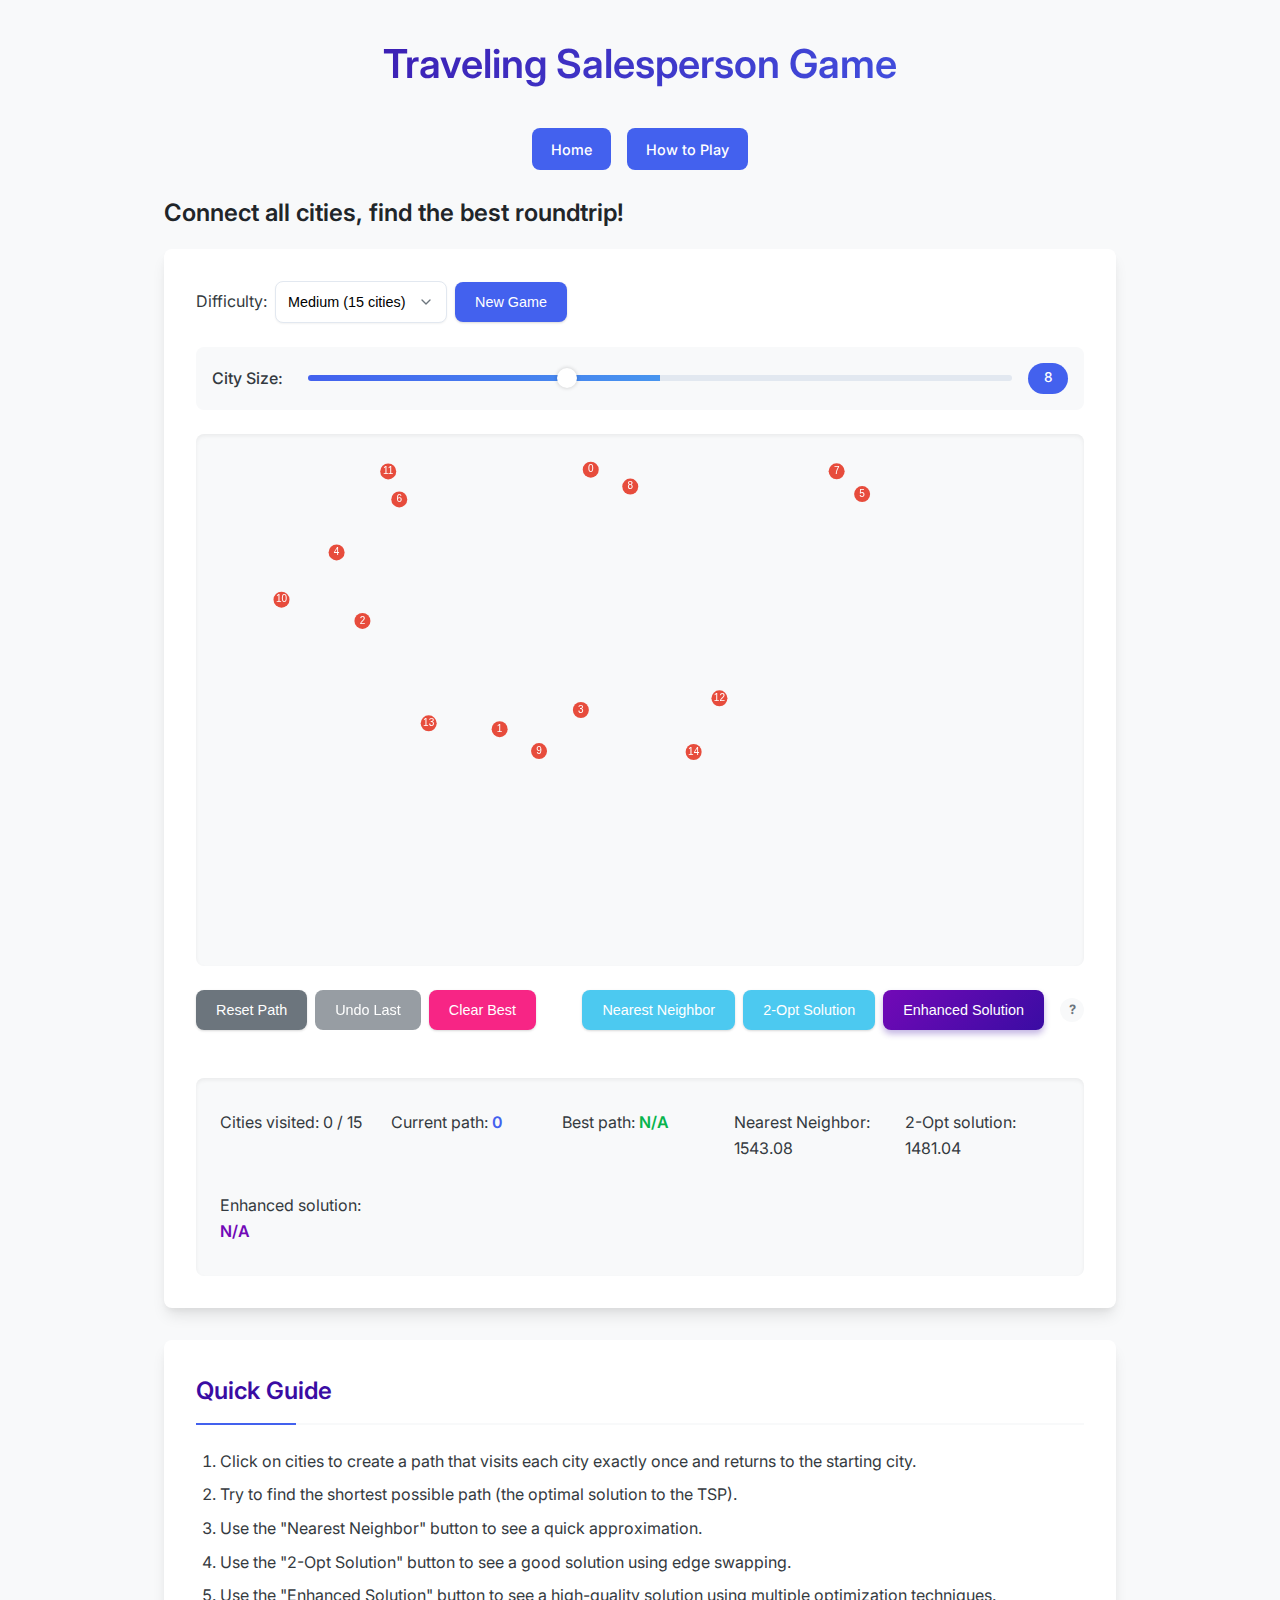
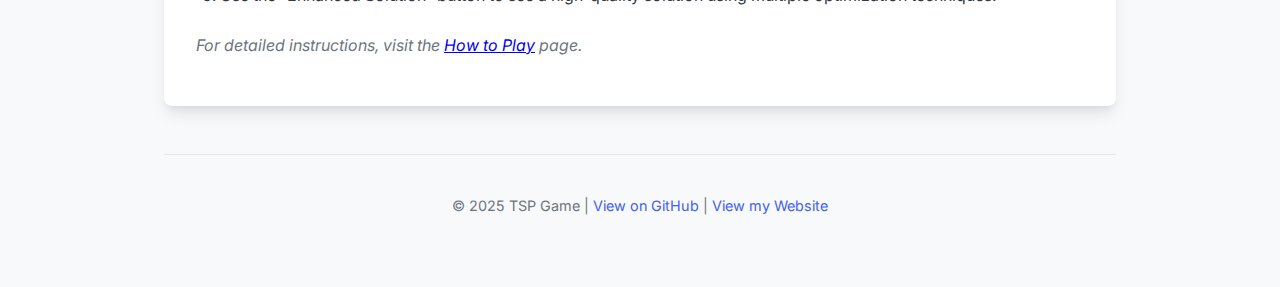
==== game.html @ 271ac1d3 "added landing page" ====
<!DOCTYPE html>
<html lang="en">

<head>
  <meta charset="UTF-8">
  <meta name="viewport" content="width=device-width, initial-scale=1.0, maximum-scale=1.0, user-scalable=no">
  <meta name="description"
    content="Interactive Traveling Salesperson Problem game - connect cities in the shortest possible path">
  <meta name="theme-color" content="#4361ee">
  <title>Traveling Salesperson Game</title>
  <link rel="stylesheet" href="assets/css/modern-style.css">
  <link rel="stylesheet" href="assets/css/mobile-enhancements.css">
  <link rel="preconnect" href="https://fonts.googleapis.com">
  <link rel="preconnect" href="https://fonts.gstatic.com" crossorigin>
  <link href="https://fonts.googleapis.com/css2?family=Inter:wght@400;500;600;700&display=swap" rel="stylesheet">
  <link rel="icon"
    href="data:image/svg+xml,<svg xmlns=%22http://www.w3.org/2000/svg%22 viewBox=%220 0 100 100%22><text y=%22.9em%22 font-size=%2290%22>🧭</text></svg>">
  <style>
    /* Game-specific navigation */
    .game-nav-buttons {
      display: flex;
      justify-content: center;
      gap: 1rem;
      margin-bottom: 1.5rem;
    }

    .game-nav-button {
      background-color: var(--primary-color);
      color: white;
      padding: 0.6rem 1.2rem;
      border: none;
      border-radius: var(--border-radius);
      cursor: pointer;
      text-decoration: none;
      font-weight: 500;
      transition: all var(--transition-speed);
      font-size: 0.9rem;
    }

    .game-nav-button:hover {
      background-color: var(--primary-dark);
      transform: translateY(-2px);
      box-shadow: 0 4px 6px rgba(0, 0, 0, 0.1);
    }

    @media (max-width: 480px) {
      .game-nav-buttons {
        flex-direction: column;
        gap: 0.5rem;
      }

      .game-nav-button {
        text-align: center;
      }
    }
  </style>
</head>

<body>
  <h1>Traveling Salesperson Game</h1>

  <div class="game-nav-buttons">
    <a href="index.html" class="game-nav-button">Home</a>
    <a href="how-to-play.html" class="game-nav-button">How to Play</a>
  </div>

  <h2>Connect all cities, find the best roundtrip!</h2>
  <div class="game-container">
    <div class="control-group">
      <label for="difficulty-select">Difficulty:</label>
      <select id="difficulty-select" aria-label="Select difficulty level">
        <option value="easy">Easy (10 cities)</option>
        <option value="medium" selected>Medium (15 cities)</option>
        <option value="hard">Hard (25 cities)</option>
        <option value="expert">Expert (40 cities)</option>
        <option value="custom">Custom</option>
      </select>
      <button id="new-game-btn" aria-label="Start new game">New Game</button>

      <div id="custom-cities-container">
        <label for="custom-cities">Number of cities:</label>
        <input type="number" id="custom-cities" min="5" max="100" value="20" aria-label="Custom number of cities">
      </div>
    </div>

    <div class="slider-container">
      <label for="city-size">City Size:</label>
      <input type="range" id="city-size" min="4" max="15" value="8" aria-label="Adjust city size">
      <span id="city-size-value" class="value-display">8</span>
    </div>

    <canvas id="tsp-canvas" width="700" height="400" aria-label="Game board with cities to connect" role="img"></canvas>

    <div class="controls">
      <div class="control-group">
        <button id="reset-path-btn" aria-label="Reset current path">Reset Path</button>
        <button id="undo-btn" disabled aria-label="Undo last city selection">Undo Last</button>
        <button id="clear-best-btn" aria-label="Clear best path">Clear Best</button>
      </div>

      <div class="control-group">
        <button id="nearest-neighbor-btn" title="Quick approximation algorithm"
          aria-label="Show nearest neighbor solution">Nearest Neighbor</button>
        <button id="optimal-btn" title="2-opt improvement algorithm" aria-label="Show 2-opt solution">2-Opt
          Solution</button>
        <button id="enhanced-btn" title="Combined optimization techniques" aria-label="Show enhanced solution">Enhanced
          Solution</button>
        <span class="tooltip" role="button" tabindex="0" aria-label="Information about enhanced solution">?
          <span class="tooltip-text">The Enhanced Solution combines three optimization techniques: 2-Opt (edge
            swapping), City-Swap (swapping city positions), and Or-Opt (relocating chains of cities).</span>
        </span>
      </div>
    </div>

    <div class="stats" aria-live="polite">
      <p>Cities visited: <span id="cities-visited">0</span> / <span id="total-cities">15</span></p>
      <p>Current path: <span id="current-length" class="current-path">0</span></p>
      <p>Best path: <span id="best-length" class="best-path">N/A</span></p>
      <p>Nearest Neighbor: <span id="nn-length">N/A</span></p>
      <p>2-Opt solution: <span id="optimal-length">N/A</span></p>
      <p>Enhanced solution: <span id="enhanced-length">N/A</span></p>
    </div>
  </div>

  <div class="game-instructions">
    <h2>Quick Guide</h2>
    <ol>
      <li>Click on cities to create a path that visits each city exactly once and returns to the starting city.</li>
      <li>Try to find the shortest possible path (the optimal solution to the TSP).</li>
      <li>Use the "Nearest Neighbor" button to see a quick approximation.</li>
      <li>Use the "2-Opt Solution" button to see a good solution using edge swapping.</li>
      <li>Use the "Enhanced Solution" button to see a high-quality solution using multiple optimization techniques.</li>
    </ol>
    <p>For detailed instructions, visit the <a href="how-to-play.html">How to Play</a> page.</p>
  </div>

  <footer>
    <p>© 2025 TSP Game | <a href="https://github.com/jpjj/tsp_game" target="_blank" rel="noopener">View on GitHub</a> |
      <a href="https://jpjj.github.io" target="_blank" rel="noopener">View my Website</a>
    </p>
  </footer>

  <!-- Note the "type=module" which enables ES modules -->
  <script type="module" src="assets/js/main.js"></script>
</body>

</html>
---- assets/css/modern-style.css ----
/* 
 * Modern Traveling Salesperson Game Styles
 * A clean, contemporary design for the TSP Game
 */

:root {
    --primary-color: #4361ee;
    --primary-light: #4895ef;
    --primary-dark: #3a0ca3;
    --success-color: #4cc9f0;
    --warning-color: #f72585;
    --light-bg: #f8f9fa;
    --dark-bg: #212529;
    --text-color: #343a40;
    --text-light: #6c757d;
    --card-shadow: 0 10px 15px -3px rgba(0, 0, 0, 0.1), 0 4px 6px -2px rgba(0, 0, 0, 0.05);
    --transition-speed: 0.3s;
    --border-radius: 8px;
    --font-main: 'Inter', -apple-system, BlinkMacSystemFont, 'Segoe UI', Roboto, Oxygen, Ubuntu, Cantarell, 'Open Sans', 'Helvetica Neue', sans-serif;
}

/* Base styles */
html {
    box-sizing: border-box;
    font-size: 16px;
}

*,
*:before,
*:after {
    box-sizing: inherit;
}

body {
    font-family: var(--font-main);
    max-width: 1000px;
    margin: 0 auto;
    padding: 2rem 1.5rem;
    background-color: var(--light-bg);
    color: var(--text-color);
    line-height: 1.6;
    font-weight: 400;
}

h1,
h2,
h3,
h4,
h5,
h6 {
    margin-top: 0;
    margin-bottom: 1rem;
    font-weight: 600;
    color: var(--dark-bg);
}

h1 {
    text-align: center;
    margin-bottom: 2rem;
    font-size: 2.5rem;
    background: linear-gradient(135deg, var(--primary-dark) 0%, var(--primary-color) 100%);
    -webkit-background-clip: text;
    -webkit-text-fill-color: transparent;
    background-clip: text;
    text-fill-color: transparent;
}

/* Game container */
.game-container {
    background-color: white;
    border-radius: var(--border-radius);
    box-shadow: var(--card-shadow);
    padding: 2rem;
    margin-bottom: 2rem;
    transition: transform var(--transition-speed), box-shadow var(--transition-speed);
}

.game-container:hover {
    transform: translateY(-5px);
    box-shadow: 0 20px 25px -5px rgba(0, 0, 0, 0.1), 0 10px 10px -5px rgba(0, 0, 0, 0.04);
}

canvas {
    display: block;
    margin: 1.5rem auto;
    background-color: var(--light-bg);
    border-radius: var(--border-radius);
    box-shadow: inset 0 2px 4px 0 rgba(0, 0, 0, 0.06);
    transition: box-shadow var(--transition-speed);
}

canvas:hover {
    box-shadow: inset 0 2px 8px 0 rgba(0, 0, 0, 0.1);
}

/* Controls and inputs */
.controls {
    display: flex;
    justify-content: space-between;
    margin-top: 1.5rem;
    flex-wrap: wrap;
    gap: 1rem;
}

.control-group {
    margin-bottom: 1.5rem;
    display: flex;
    flex-wrap: wrap;
    gap: 0.5rem;
    align-items: center;
}

button {
    background-color: var(--primary-color);
    color: white;
    border: none;
    padding: 0.75rem 1.25rem;
    border-radius: var(--border-radius);
    cursor: pointer;
    font-size: 0.9rem;
    font-weight: 500;
    transition: all var(--transition-speed);
    box-shadow: 0 1px 3px 0 rgba(0, 0, 0, 0.1), 0 1px 2px 0 rgba(0, 0, 0, 0.06);
}

button:hover {
    background-color: var(--primary-dark);
    transform: translateY(-2px);
    box-shadow: 0 4px 6px -1px rgba(0, 0, 0, 0.1), 0 2px 4px -1px rgba(0, 0, 0, 0.06);
}

button:active {
    transform: translateY(0);
}

button:focus {
    outline: 2px solid var(--primary-light);
    outline-offset: 2px;
}

button:disabled {
    background-color: var(--text-light);
    cursor: not-allowed;
    transform: none;
    box-shadow: none;
    opacity: 0.7;
}

#reset-path-btn {
    background-color: var(--text-light);
}

#reset-path-btn:hover {
    background-color: var(--text-color);
}

#clear-best-btn {
    background-color: var(--warning-color);
}

#clear-best-btn:hover {
    background-color: #e5116c;
}

#nearest-neighbor-btn,
#optimal-btn {
    background-color: var(--success-color);
}

#nearest-neighbor-btn:hover,
#optimal-btn:hover {
    background-color: #25b0d8;
}

#difficulty-select {
    padding: 0.75rem;
    border-radius: var(--border-radius);
    border: 1px solid #e2e8f0;
    background-color: white;
    font-size: 0.9rem;
    box-shadow: 0 1px 2px 0 rgba(0, 0, 0, 0.05);
    transition: border-color var(--transition-speed), box-shadow var(--transition-speed);
    -webkit-appearance: none;
    -moz-appearance: none;
    appearance: none;
    background-image: url("data:image/svg+xml,%3Csvg xmlns='http://www.w3.org/2000/svg' width='16' height='16' viewBox='0 0 24 24' fill='none' stroke='%236c757d' stroke-width='2' stroke-linecap='round' stroke-linejoin='round'%3E%3Cpolyline points='6 9 12 15 18 9'%3E%3C/polyline%3E%3C/svg%3E");
    background-repeat: no-repeat;
    background-position: right 0.75rem center;
    background-size: 1rem;
    padding-right: 2.5rem;
}

#difficulty-select:focus,
#custom-cities:focus {
    outline: none;
    border-color: var(--primary-light);
    box-shadow: 0 0 0 3px rgba(66, 153, 225, 0.25);
}

#custom-cities {
    padding: 0.75rem;
    border-radius: var(--border-radius);
    border: 1px solid #e2e8f0;
    font-size: 0.9rem;
    width: 5rem;
    transition: border-color var(--transition-speed), box-shadow var(--transition-speed);
}

/* Slider styles */
.slider-container {
    display: flex;
    align-items: center;
    margin: 1.5rem 0;
    background-color: var(--light-bg);
    padding: 1rem;
    border-radius: var(--border-radius);
}

.slider-container label {
    margin-right: 1rem;
    font-weight: 500;
    color: var(--text-color);
    min-width: 80px;
}

input[type="range"] {
    flex-grow: 1;
    height: 6px;
    -webkit-appearance: none;
    margin: 10px 0;
    background: #e2e8f0;
    border-radius: 5px;
    background-image: linear-gradient(to right, var(--primary-color), var(--primary-light));
    background-size: 50% 100%;
    background-repeat: no-repeat;
}

input[type="range"]::-webkit-slider-thumb {
    -webkit-appearance: none;
    height: 20px;
    width: 20px;
    border-radius: 50%;
    background: white;
    box-shadow: 0 0 4px rgba(0, 0, 0, 0.2);
    cursor: pointer;
    transition: all var(--transition-speed);
}

input[type="range"]::-webkit-slider-thumb:hover {
    background: var(--primary-light);
    transform: scale(1.1);
}

input[type="range"]:focus {
    outline: none;
}

.value-display {
    margin-left: 1rem;
    min-width: 2.5rem;
    text-align: center;
    background: var(--primary-color);
    color: white;
    padding: 0.3rem 0.6rem;
    border-radius: 20px;
    font-size: 0.85rem;
    font-weight: 500;
}

/* Stats display */
.stats {
    margin-top: 1.5rem;
    padding: 1.5rem;
    background-color: var(--light-bg);
    border-radius: var(--border-radius);
    display: grid;
    grid-template-columns: repeat(auto-fit, minmax(150px, 1fr));
    gap: 1rem;
    box-shadow: inset 0 2px 4px 0 rgba(0, 0, 0, 0.06);
}

.stats p {
    margin: 0.5rem 0;
}

.best-path {
    color: #07b44d;
    font-weight: 600;
}

.current-path {
    color: var(--primary-color);
    font-weight: 600;
}

/* Game instructions */
.game-instructions {
    margin-top: 2rem;
    background-color: white;
    padding: 2rem;
    border-radius: var(--border-radius);
    box-shadow: var(--card-shadow);
}

.game-instructions h2 {
    color: var(--primary-dark);
    border-bottom: 2px solid var(--light-bg);
    padding-bottom: 0.75rem;
    margin-bottom: 1.5rem;
    position: relative;
}

.game-instructions h2::after {
    content: '';
    position: absolute;
    bottom: -2px;
    left: 0;
    width: 100px;
    height: 2px;
    background-color: var(--primary-color);
}

.game-instructions ol {
    padding-left: 1.5rem;
}

.game-instructions li {
    margin-bottom: 0.5rem;
}

.game-instructions p:last-child {
    margin-top: 1.5rem;
    font-style: italic;
    color: var(--text-light);
}

/* Tooltip */
.tooltip {
    position: relative;
    display: inline-flex;
    align-items: center;
    justify-content: center;
    margin-left: 0.5rem;
    cursor: help;
    width: 1.5rem;
    height: 1.5rem;
    background-color: var(--light-bg);
    color: var(--text-light);
    border-radius: 50%;
    font-size: 0.8rem;
    font-weight: bold;
    transition: all var(--transition-speed);
}

.tooltip:hover {
    background-color: var(--primary-light);
    color: white;
}

.tooltip .tooltip-text {
    visibility: hidden;
    width: 250px;
    background-color: var(--dark-bg);
    color: white;
    text-align: center;
    border-radius: var(--border-radius);
    padding: 0.75rem 1rem;
    position: absolute;
    z-index: 1;
    bottom: 150%;
    left: 50%;
    margin-left: -125px;
    opacity: 0;
    transition: opacity var(--transition-speed);
    box-shadow: var(--card-shadow);
    font-weight: normal;
    font-size: 0.85rem;
    pointer-events: none;
}

.tooltip .tooltip-text::after {
    content: "";
    position: absolute;
    top: 100%;
    left: 50%;
    margin-left: -5px;
    border-width: 5px;
    border-style: solid;
    border-color: var(--dark-bg) transparent transparent transparent;
}

.tooltip:hover .tooltip-text {
    visibility: visible;
    opacity: 1;
}

/* Footer */
footer {
    text-align: center;
    margin-top: 3rem;
    color: var(--text-light);
    font-size: 0.9rem;
    padding: 1.5rem 0;
    border-top: 1px solid #e2e8f0;
}

footer a {
    color: var(--primary-color);
    text-decoration: none;
    transition: color var(--transition-speed);
}

footer a:hover {
    color: var(--primary-dark);
    text-decoration: underline;
}

/* Responsive design */
@media (max-width: 768px) {
    .controls {
        flex-direction: column;
    }

    .control-group {
        width: 100%;
    }

    canvas {
        width: 100%;
        height: auto;
    }

    h1 {
        font-size: 2rem;
    }

    .game-container,
    .game-instructions {
        padding: 1.5rem;
    }

    .stats {
        grid-template-columns: 1fr;
    }
}

/* Modern style for custom cities input container */
#custom-cities-container {
    display: none;
    margin-top: 1rem;
    padding: 1rem;
    background-color: var(--light-bg);
    border-radius: var(--border-radius);
    align-items: center;
}

#custom-cities-container label {
    margin-right: 1rem;
    white-space: nowrap;
}

/* Add this to modern-style.css to style the enhanced algorithm button */

#enhanced-btn {
    background-color: #7209b7;
    background-image: linear-gradient(135deg, #7209b7 0%, #3a0ca3 100%);
    color: white;
    font-weight: 500;
    box-shadow: 0 4px 6px rgba(58, 12, 163, 0.3);
    transition: all var(--transition-speed);
}

#enhanced-btn:hover {
    background-color: #560bad;
    background-image: linear-gradient(135deg, #560bad 0%, #3a0ca3 100%);
    transform: translateY(-2px);
    box-shadow: 0 6px 10px rgba(58, 12, 163, 0.4);
}

#enhanced-btn:active {
    transform: translateY(0);
    box-shadow: 0 2px 5px rgba(58, 12, 163, 0.2);
}

/* Enhanced solution stat display */
#enhanced-length {
    color: #7209b7;
    font-weight: 600;
}

/* Font loading for better typography */
@import url('https://fonts.googleapis.com/css2?family=Inter:wght@400;500;600;700&display=swap');
---- assets/css/mobile-enhancements.css ----
/* Mobile-first enhancements for TSP Game */

/* Base mobile styles (small screens) */
@media (max-width: 480px) {

    /* Layout */
    body {
        padding: 1rem 0.75rem;
    }

    /* Typography */
    h1 {
        font-size: 1.75rem;
        margin-bottom: 0.5rem;
    }

    h2 {
        font-size: 1.2rem;
        text-align: center;
        margin-bottom: 1.5rem;
    }

    /* Game container */
    .game-container {
        padding: 1rem;
    }

    /* Controls */
    button {
        padding: 0.8rem 1rem;
        margin-bottom: 0.5rem;
        min-width: 100%;
        font-size: 1rem;
    }

    .control-group {
        flex-direction: column;
        width: 100%;
    }

    #difficulty-select {
        width: 100%;
        padding: 0.8rem;
        margin-bottom: 0.5rem;
        font-size: 1rem;
    }

    /* Canvas */
    canvas {
        width: 100% !important;
        height: auto !important;
        touch-action: manipulation;
        /* Prevents double-tap to zoom */
    }

    /* Stats and UI components */
    .stats {
        grid-template-columns: 1fr;
        padding: 1rem;
        font-size: 0.9rem;
    }

    /* Custom cities controls */
    #custom-cities-container {
        flex-direction: column;
        align-items: flex-start;
    }

    #custom-cities-container label {
        margin-bottom: 0.5rem;
    }

    #custom-cities {
        width: 100%;
    }

    /* Slider controls */
    .slider-container {
        flex-direction: column;
        align-items: flex-start;
    }

    .slider-container label {
        margin-bottom: 0.5rem;
    }

    input[type="range"] {
        width: 100%;
        margin: 0.5rem 0;
    }

    .value-display {
        align-self: flex-end;
    }
}

/* Medium-sized mobile devices */
@media (min-width: 481px) and (max-width: 767px) {
    body {
        padding: 1.5rem 1rem;
    }

    h1 {
        font-size: 2rem;
    }

    /* Two-column button layout */
    .control-group {
        display: grid;
        grid-template-columns: 1fr 1fr;
        gap: 0.5rem;
        width: 100%;
    }

    button {
        padding: 0.75rem 1rem;
        min-width: auto;
    }

    #difficulty-select,
    #new-game-btn {
        grid-column: span 2;
    }
}

/* All mobile devices (up to tablet) */
@media (max-width: 767px) {

    /* Touch optimizations */
    .tooltip {
        width: 2rem;
        height: 2rem;
    }

    /* Typography and spacing */
    .game-instructions li {
        margin-bottom: 0.75rem;
    }

    footer {
        margin-top: 2rem;
        padding: 1rem 0;
    }

    /* Performance optimizations */
    canvas {
        image-rendering: optimizeSpeed;
        image-rendering: -moz-crisp-edges;
        image-rendering: -webkit-optimize-contrast;
        image-rendering: optimize-contrast;
    }

    /* Disable hover effects */
    .game-container:hover {
        transform: none;
        box-shadow: var(--card-shadow);
    }

    /* Loading indicator */
    .loading-indicator {
        font-size: 1rem;
        padding: 1rem !important;
        width: 80%;
        text-align: center;
    }

    /* Tooltip styles */
    .tooltip .tooltip-text {
        width: 260px;
        max-width: 85vw;
        font-size: 0.9rem;
        padding: 1rem;
        left: 50%;
        transform: translateX(-50%);
        text-align: left;
        line-height: 1.4;
        word-wrap: break-word;
    }
}

/* Touch-friendly styles (all devices) */
.city-hover {
    cursor: pointer;
}

.tooltip:hover .tooltip-text {
    visibility: visible;
    opacity: 1;
}

/* iOS form element fixes */
input,
select,
button {
    -webkit-appearance: none;
    border-radius: var(--border-radius);
}

/* Loading animation */
@keyframes pulse {
    0% {
        opacity: 0.5;
    }

    50% {
        opacity: 1;
    }

    100% {
        opacity: 0.5;
    }
}

.loading-indicator {
    animation: pulse 1.5s infinite ease-in-out;
    box-shadow: 0 4px 6px rgba(0, 0, 0, 0.1);
}
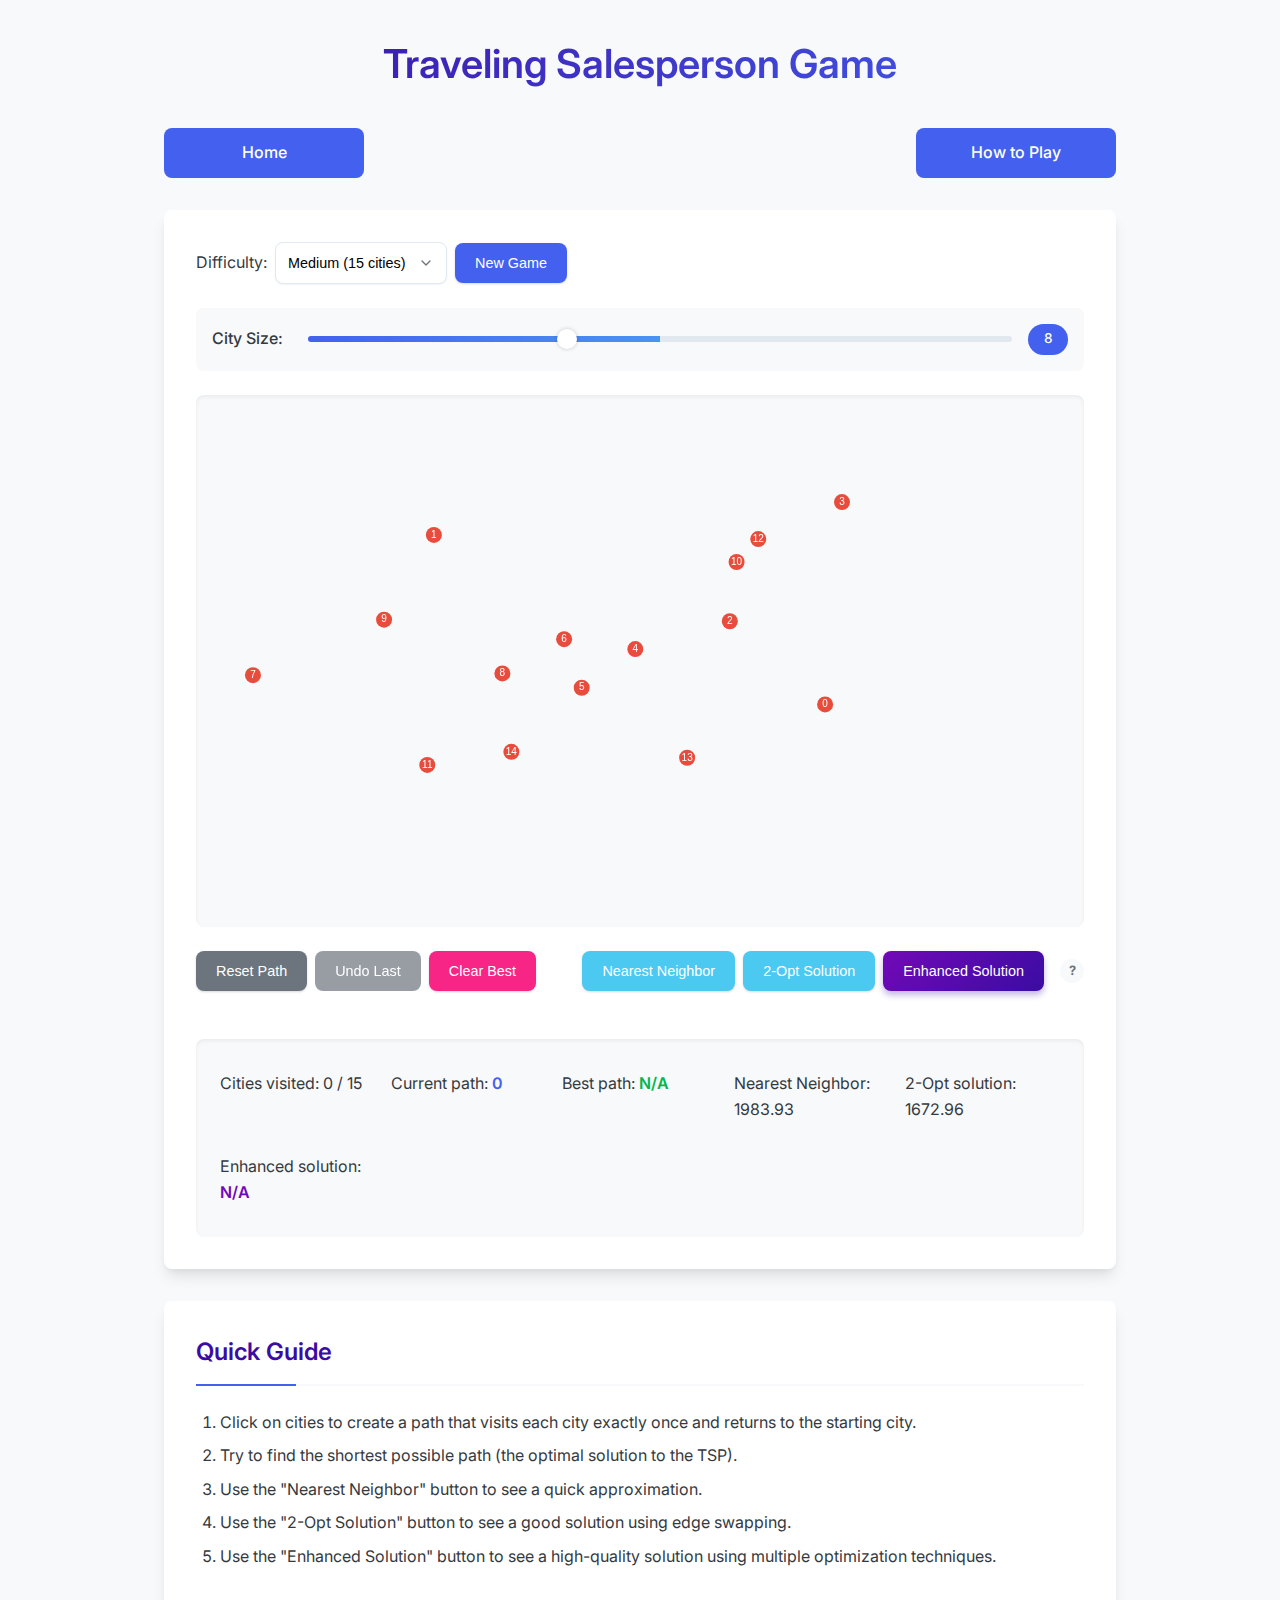
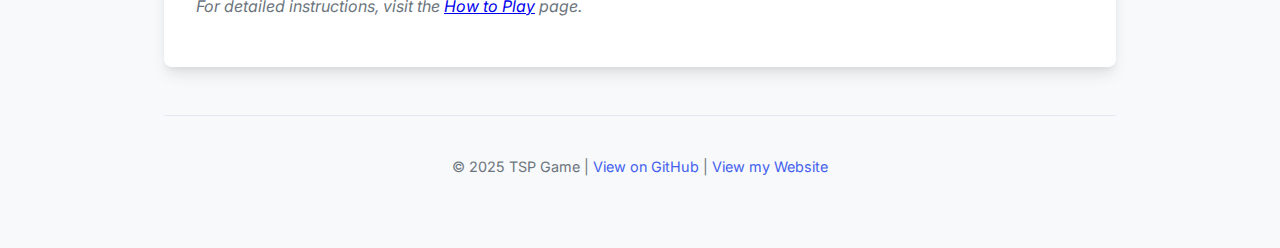
==== commit acca6bbb: "improved mobile game page" ====
--- a/game.html
+++ b/game.html
@@ -17,40 +17,43 @@
     href="data:image/svg+xml,<svg xmlns=%22http://www.w3.org/2000/svg%22 viewBox=%220 0 100 100%22><text y=%22.9em%22 font-size=%2290%22>🧭</text></svg>">
   <style>
     /* Game-specific navigation */
-    .game-nav-buttons {
+    .nav-buttons {
       display: flex;
-      justify-content: center;
+      justify-content: space-between;
+      margin-bottom: 2rem;
       gap: 1rem;
-      margin-bottom: 1.5rem;
+      flex-wrap: wrap;
     }
 
-    .game-nav-button {
+    .nav-button {
       background-color: var(--primary-color);
       color: white;
-      padding: 0.6rem 1.2rem;
+      padding: 0.75rem 1.5rem;
       border: none;
       border-radius: var(--border-radius);
       cursor: pointer;
       text-decoration: none;
       font-weight: 500;
       transition: all var(--transition-speed);
-      font-size: 0.9rem;
+      flex-grow: 1;
+      text-align: center;
+      max-width: 200px;
     }
 
-    .game-nav-button:hover {
+    .nav-button:hover {
       background-color: var(--primary-dark);
       transform: translateY(-2px);
       box-shadow: 0 4px 6px rgba(0, 0, 0, 0.1);
     }
 
     @media (max-width: 480px) {
-      .game-nav-buttons {
-        flex-direction: column;
-        gap: 0.5rem;
+      .nav-buttons {
+        justify-content: center;
       }
 
-      .game-nav-button {
-        text-align: center;
+      .nav-button {
+        flex-grow: 1;
+        max-width: none;
       }
     }
   </style>
@@ -58,13 +61,10 @@
 
 <body>
   <h1>Traveling Salesperson Game</h1>
-
-  <div class="game-nav-buttons">
-    <a href="index.html" class="game-nav-button">Home</a>
-    <a href="how-to-play.html" class="game-nav-button">How to Play</a>
+  <div class="nav-buttons">
+    <a href="index.html" class="nav-button">Home</a>
+    <a href="how-to-play.html" class="nav-button">How to Play</a>
   </div>
-
-  <h2>Connect all cities, find the best roundtrip!</h2>
   <div class="game-container">
     <div class="control-group">
       <label for="difficulty-select">Difficulty:</label>
--- a/assets/css/mobile-enhancements.css
+++ b/assets/css/mobile-enhancements.css
@@ -74,14 +74,18 @@
         width: 100%;
     }
 
-    /* Slider controls */
+    /* Slider styles */
     .slider-container {
-        flex-direction: column;
-        align-items: flex-start;
+        display: flex;
+        align-items: center;
+        margin: 15px 0;
     }
 
     .slider-container label {
-        margin-bottom: 0.5rem;
+        margin-right: 15px;
+        min-width: 80px;
+        font-weight: bold;
+        color: #2c3e50;
     }
 
     input[type="range"] {
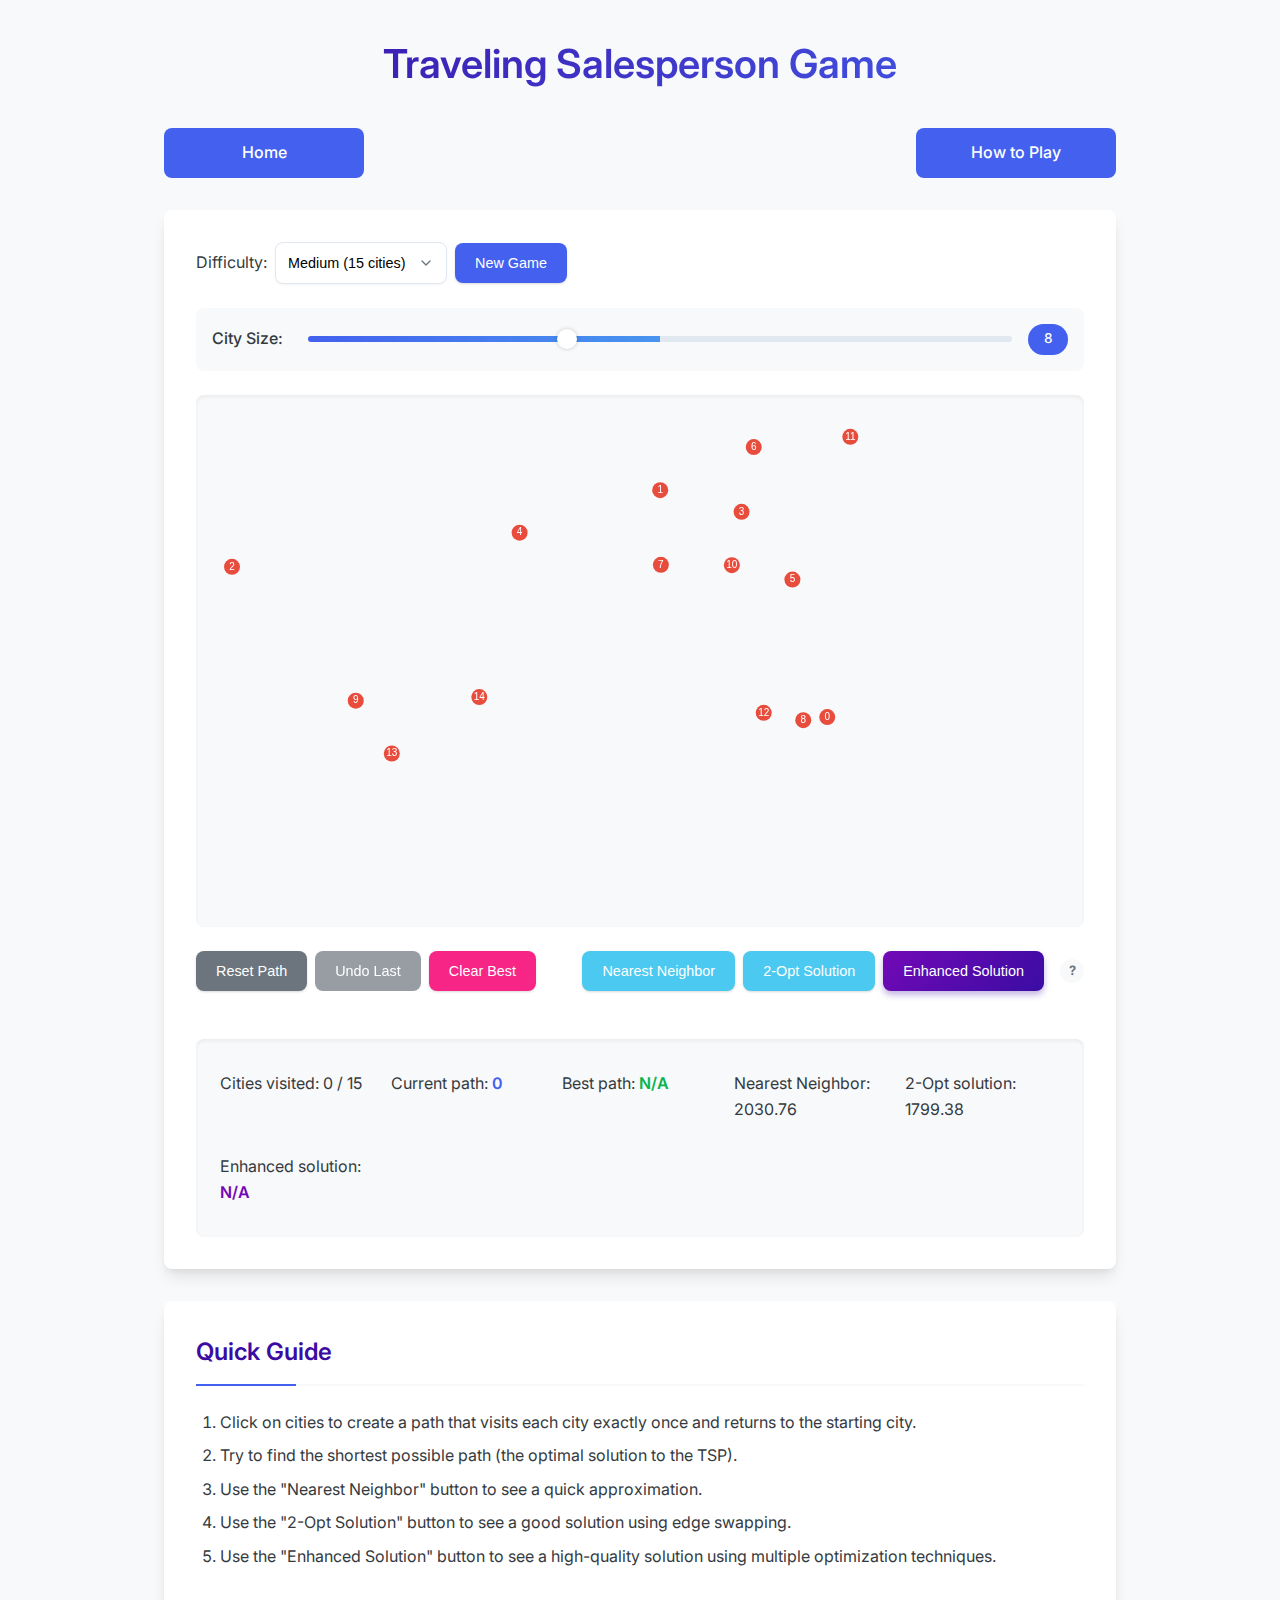
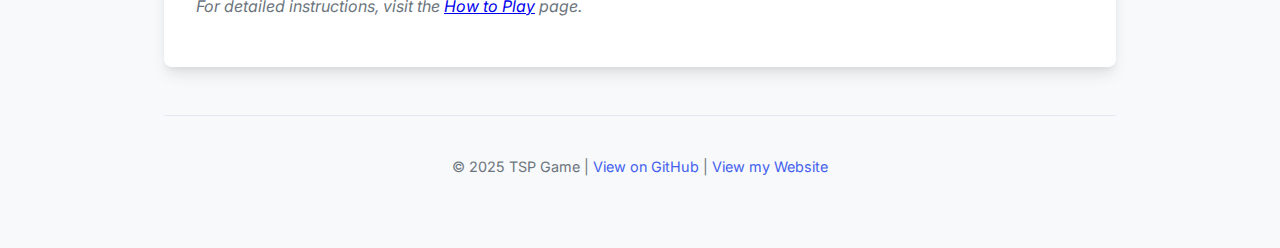
==== commit 6365f93e: "added completion modal" ====
--- a/game.html
+++ b/game.html
@@ -56,6 +56,253 @@
         max-width: none;
       }
     }
+
+    /* Tour completion modal styles */
+    .modal-overlay {
+      display: none;
+      position: fixed;
+      top: 0;
+      left: 0;
+      width: 100%;
+      height: 100%;
+      background-color: rgba(0, 0, 0, 0.5);
+      z-index: 1000;
+      justify-content: center;
+      align-items: center;
+      backdrop-filter: blur(3px);
+      animation: fadeIn 0.3s ease;
+    }
+
+    .modal-content {
+      background-color: white;
+      border-radius: var(--border-radius);
+      box-shadow: 0 15px 30px rgba(0, 0, 0, 0.15);
+      max-width: 500px;
+      width: 90%;
+      max-height: 90vh;
+      overflow-y: auto;
+      position: relative;
+      animation: slideUp 0.4s ease;
+    }
+
+    .modal-header {
+      padding: 1.5rem;
+      border-bottom: 1px solid #e2e8f0;
+      background: linear-gradient(135deg, var(--primary-dark) 0%, var(--primary-color) 100%);
+      color: white;
+      border-radius: var(--border-radius) var(--border-radius) 0 0;
+      text-align: center;
+    }
+
+    .modal-header h2 {
+      margin: 0;
+      color: white;
+      font-weight: 600;
+    }
+
+    .modal-body {
+      padding: 1.5rem;
+    }
+
+    .modal-footer {
+      padding: 1rem 1.5rem;
+      border-top: 1px solid #e2e8f0;
+      display: flex;
+      justify-content: space-between;
+      gap: 1rem;
+    }
+
+    .modal-btn {
+      padding: 0.75rem 1.25rem;
+      border-radius: var(--border-radius);
+      border: none;
+      font-weight: 500;
+      cursor: pointer;
+      transition: all var(--transition-speed);
+      flex: 1;
+    }
+
+    .primary-btn {
+      background-color: var(--primary-color);
+      color: white;
+    }
+
+    .primary-btn:hover {
+      background-color: var(--primary-dark);
+      transform: translateY(-2px);
+      box-shadow: 0 4px 6px rgba(0, 0, 0, 0.1);
+    }
+
+    .secondary-btn {
+      background-color: var(--light-bg);
+      color: var(--text-color);
+    }
+
+    .secondary-btn:hover {
+      background-color: #e2e8f0;
+      transform: translateY(-2px);
+      box-shadow: 0 4px 6px rgba(0, 0, 0, 0.1);
+    }
+
+    .modal-close {
+      position: absolute;
+      top: 1rem;
+      right: 1.5rem;
+      color: white;
+      font-size: 1.5rem;
+      font-weight: bold;
+      cursor: pointer;
+      transition: all var(--transition-speed);
+      z-index: 10;
+    }
+
+    .modal-close:hover {
+      transform: scale(1.1);
+    }
+
+    .result-summary {
+      text-align: center;
+      margin-bottom: 1.5rem;
+      padding: 1rem;
+      background-color: var(--light-bg);
+      border-radius: var(--border-radius);
+    }
+
+    .highlight-value {
+      font-size: 1.2rem;
+      font-weight: 600;
+      color: var(--primary-dark);
+    }
+
+    .rankings-container {
+      margin-bottom: 1.5rem;
+    }
+
+    .rankings-container h3 {
+      text-align: center;
+      margin-bottom: 1rem;
+      color: var(--primary-dark);
+      position: relative;
+    }
+
+    .rankings-container h3::after {
+      content: '';
+      position: absolute;
+      bottom: -4px;
+      left: 50%;
+      transform: translateX(-50%);
+      width: 80px;
+      height: 2px;
+      background-color: var(--primary-color);
+    }
+
+    .rankings {
+      display: flex;
+      flex-direction: column;
+      gap: 0.75rem;
+    }
+
+    .ranking-item {
+      display: flex;
+      justify-content: space-between;
+      align-items: center;
+      padding: 0.75rem 1rem;
+      border-radius: var(--border-radius);
+      transition: transform var(--transition-speed);
+    }
+
+    .rank-1 {
+      background-color: rgba(255, 215, 0, 0.15);
+      border-left: 4px solid gold;
+    }
+
+    .rank-2 {
+      background-color: rgba(192, 192, 192, 0.15);
+      border-left: 4px solid silver;
+    }
+
+    .rank-3 {
+      background-color: rgba(205, 127, 50, 0.15);
+      border-left: 4px solid #cd7f32;
+    }
+
+    .rank-4 {
+      background-color: rgba(108, 117, 125, 0.1);
+      border-left: 4px solid #6c757d;
+    }
+
+    .ranking-item:hover {
+      transform: translateX(5px);
+    }
+
+    .ranking-name {
+      display: flex;
+      align-items: center;
+      gap: 0.5rem;
+      font-weight: 500;
+    }
+
+    .medal {
+      font-size: 1.2rem;
+    }
+
+    .ranking-value {
+      font-weight: 600;
+    }
+
+    .you {
+      color: var(--primary-color);
+    }
+
+    .completion-message {
+      text-align: center;
+      margin-top: 1.5rem;
+      padding: 1rem;
+      border-radius: var(--border-radius);
+      background-color: var(--light-bg);
+      font-weight: 500;
+    }
+
+    @keyframes fadeIn {
+      from {
+        opacity: 0;
+      }
+
+      to {
+        opacity: 1;
+      }
+    }
+
+    @keyframes slideUp {
+      from {
+        transform: translateY(30px);
+        opacity: 0;
+      }
+
+      to {
+        transform: translateY(0);
+        opacity: 1;
+      }
+    }
+
+    /* Mobile responsiveness */
+    @media (max-width: 480px) {
+      .modal-content {
+        width: 95%;
+      }
+
+      .modal-header {
+        padding: 1rem;
+      }
+
+      .modal-body {
+        padding: 1rem;
+      }
+
+      .modal-footer {
+        flex-direction: column;
+      }
+    }
   </style>
 </head>
 
@@ -140,6 +387,39 @@
     </p>
   </footer>
 
+  <!-- Tour Completion Modal -->
+  <div id="completion-modal" class="modal-overlay">
+    <div class="modal-content">
+      <span class="modal-close">&times;</span>
+
+      <div class="modal-header">
+        <h2>Tour Completed! 🎉</h2>
+      </div>
+
+      <div class="modal-body">
+        <div class="result-summary">
+          <p>Your path length: <span id="user-path-length" class="highlight-value"></span></p>
+        </div>
+
+        <div class="rankings-container">
+          <h3>Rankings</h3>
+          <div class="rankings" id="rankings-list">
+            <!-- Rankings will be populated via JavaScript -->
+          </div>
+        </div>
+
+        <div class="completion-message" id="completion-message">
+          <!-- Message will be populated via JavaScript -->
+        </div>
+      </div>
+
+      <div class="modal-footer">
+        <button id="try-again-btn" class="modal-btn primary-btn">Try Again</button>
+        <button id="new-cities-btn" class="modal-btn secondary-btn">New Cities</button>
+      </div>
+    </div>
+  </div>
+
   <!-- Note the "type=module" which enables ES modules -->
   <script type="module" src="assets/js/main.js"></script>
 </body>
